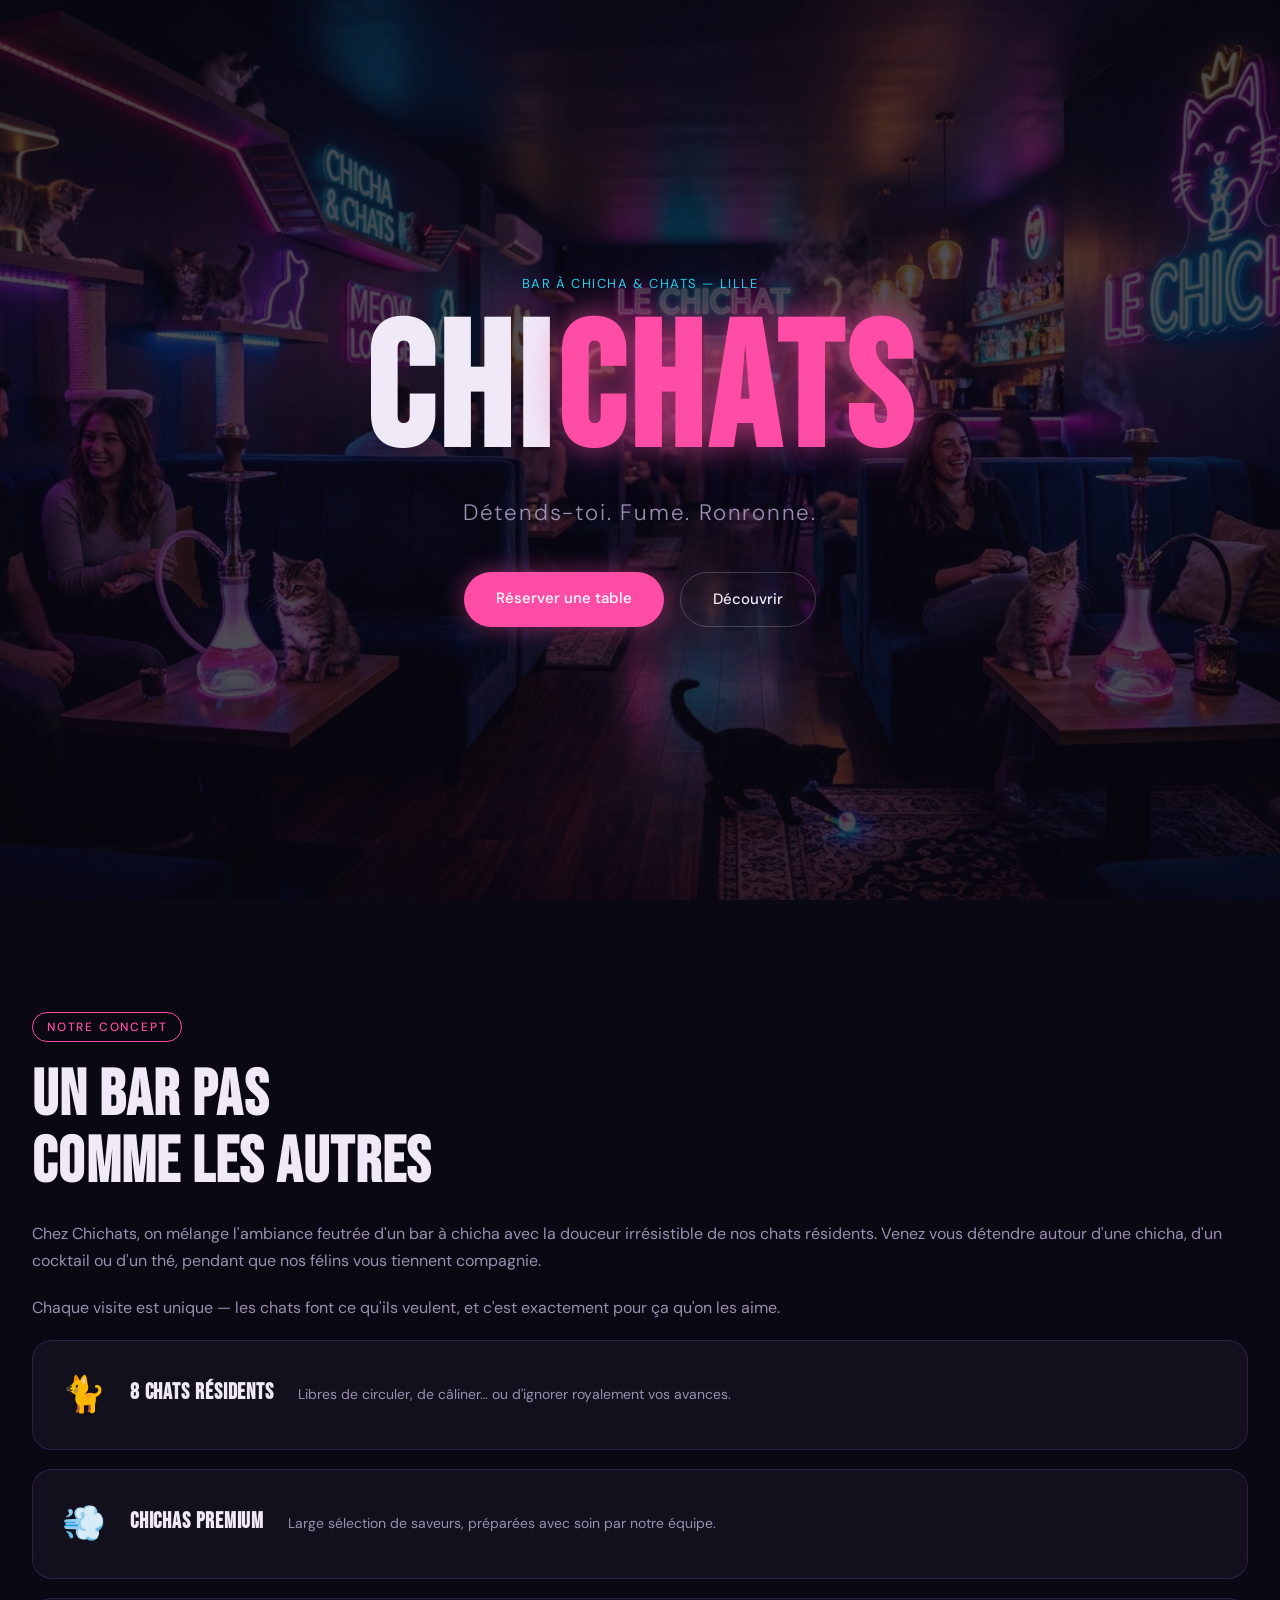
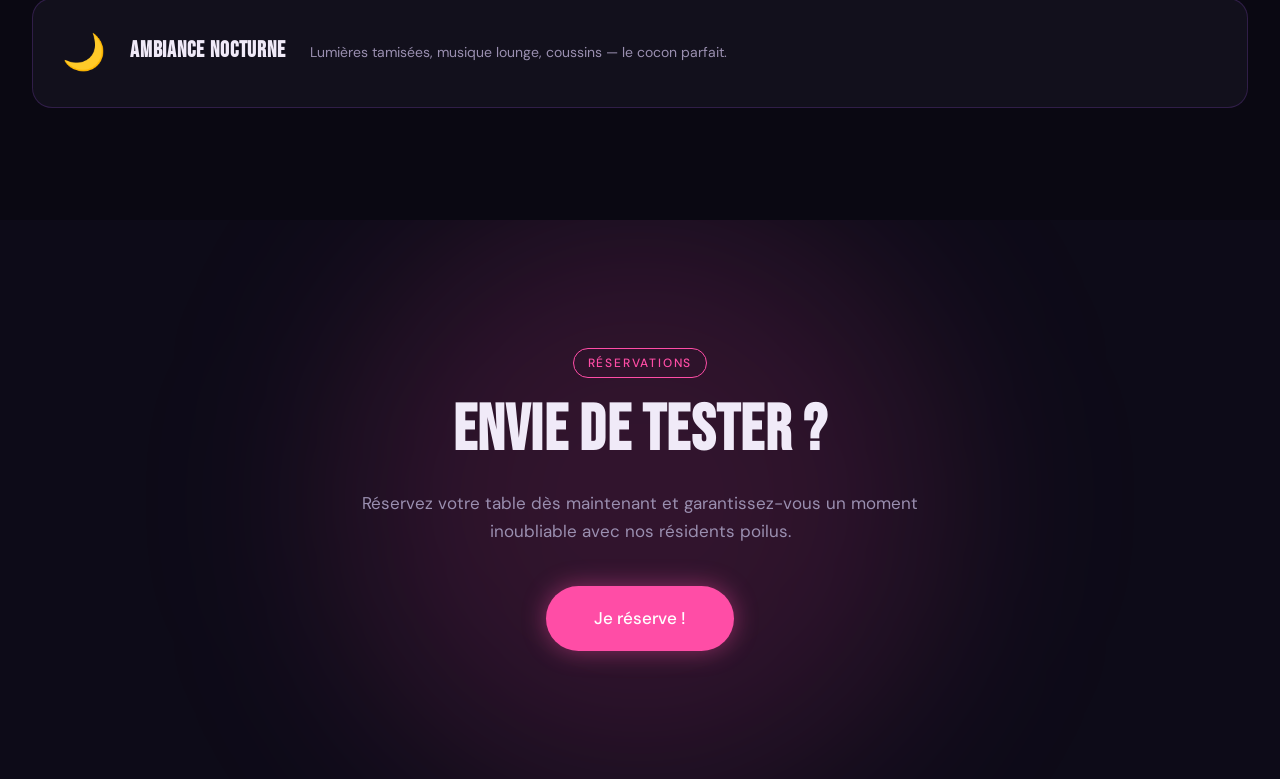
==== index.html @ 66afcb61 "feat: add main index.html" ====
<!DOCTYPE html>
<html lang="fr">
<head>
  <meta charset="UTF-8" />
  <meta name="viewport" content="width=device-width, initial-scale=1.0"/>
  <title>Chichats | Accueil</title>
  <link rel="preconnect" href="https://fonts.googleapis.com">
  <link href="https://fonts.googleapis.com/css2?family=Bebas+Neue&family=DM+Sans:wght@300;400;500&display=swap" rel="stylesheet">
  <link rel="stylesheet" href="CSS/index.css">
</head>
<body>
  <header></header>

  <main>

    <!-- HERO -->
    <section class="hero">
      <div class="hero__noise"></div>
      <div class="hero__glow hero__glow--left"></div>
      <div class="hero__glow hero__glow--right"></div>
      <div class="hero__content">
        <p class="hero__tag">Bar à chicha & chats — Lille</p>
        <h1 class="hero__title">
          Chi<span class="hero__title--accent">chats</span>
        </h1>
        <p class="hero__subtitle">Détends-toi. Fume. Ronronne.</p>
        <div class="hero__actions">
          <a href="reservation.html" class="btn btn--primary">Réserver une table</a>
          <a href="#presentation" class="btn btn--ghost">Découvrir</a>
        </div>
      </div>
    </section>

    <!-- PRÉSENTATION -->
    <section class="presentation" id="presentation">
      <div class="presentation__inner">
        <div class="presentation__text">
          <span class="section-tag">Notre concept</span>
          <h2 class="section-title">Un bar pas<br>comme les autres</h2>
          <p>Chez Chichats, on mélange l'ambiance feutrée d'un bar à chicha avec la douceur irrésistible de nos chats résidents. Venez vous détendre autour d'une chicha, d'un cocktail ou d'un thé, pendant que nos félins vous tiennent compagnie.</p>
          <p>Chaque visite est unique — les chats font ce qu'ils veulent, et c'est exactement pour ça qu'on les aime.</p>
        </div>
        <div class="presentation__visual">
          <div class="visual-card">
            <div class="visual-card__icon">🐈</div>
            <h3>8 chats résidents</h3>
            <p>Libres de circuler, de câliner… ou d'ignorer royalement vos avances.</p>
          </div>
          <div class="visual-card">
            <div class="visual-card__icon">💨</div>
            <h3>Chichas premium</h3>
            <p>Large sélection de saveurs, préparées avec soin par notre équipe.</p>
          </div>
          <div class="visual-card">
            <div class="visual-card__icon">🌙</div>
            <h3>Ambiance nocturne</h3>
            <p>Lumières tamisées, musique lounge, coussins — le cocon parfait.</p>
          </div>
        </div>
      </div>
    </section>

    <!-- RÉSERVATION  -->
    <section class="cta">
      <div class="cta__glow"></div>
      <div class="cta__content">
        <span class="section-tag">Réservations</span>
        <h2 class="section-title">Envie de tester ?</h2>
        <p>Réservez votre table dès maintenant et garantissez-vous un moment inoubliable avec nos résidents poilus.</p>
        <a href="reservation.html" class="btn btn--primary btn--lg">Je réserve !</a>
      </div>
    </section>

  </main>

  <footer></footer>
</body>
</html>
---- CSS/index.css ----
* {
  margin: 0;
  padding: 0;
  box-sizing: border-box;
}

/*----- VARIABLES & BASE -----*/
:root {
  --bg-dark:       #0a0812;
  --bg-card:       #12101c;
  --bg-card-hover: #1a1728;
  --neon-pink:     #ff4da6;
  --neon-purple:   #a855f7;
  --neon-cyan:     #22d3ee;
  --text-primary:  #f0eaf8;
  --text-muted:    #9a8fb0;
  --font-display:  'Bebas Neue', sans-serif;
  --font-body:     'DM Sans', sans-serif;
  --radius:        12px;
  --radius-lg:     20px;
}

body {
  background-color: var(--bg-dark);
  color: var(--text-primary);
  font-family: var(--font-body);
  font-size: 16px;
  line-height: 1.7;
}

main {
  width: 100%;
}

/*----- UTILITAIRES ----- */
.section-tag {
  display: inline-block;
  font-size: 12px;
  font-weight: 500;
  letter-spacing: 0.15em;
  text-transform: uppercase;
  color: var(--neon-pink);
  border: 1px solid var(--neon-pink);
  padding: 4px 14px;
  border-radius: 999px;
  margin-bottom: 1.2rem;
}

.section-title {
  font-family: var(--font-display);
  font-size: clamp(2.5rem, 5vw, 4rem);
  line-height: 1.05;
  letter-spacing: 0.02em;
  color: var(--text-primary);
  margin-bottom: 1.5rem;
}

.btn {
  display: inline-block;
  font-family: var(--font-body);
  font-size: 15px;
  font-weight: 500;
  padding: 14px 32px;
  border-radius: 999px;
  text-decoration: none;
  transition: all 0.25s ease;
  cursor: pointer;
}

.btn--primary {
  background: var(--neon-pink);
  color: #fff;
  box-shadow: 0 0 24px rgba(255, 77, 166, 0.45);
}

.btn--primary:hover {
  background: #ff69b8;
  box-shadow: 0 0 40px rgba(255, 77, 166, 0.7);
  transform: translateY(-2px);
}

.btn--ghost {
  color: var(--text-primary);
  border: 1px solid rgba(255, 255, 255, 0.2);
}

.btn--ghost:hover {
  border-color: var(--neon-cyan);
  color: var(--neon-cyan);
  transform: translateY(-2px);
}

.btn--lg {
  padding: 18px 48px;
  font-size: 17px;
}

/*----- HERO -----*/
.hero {
  position: relative;
  min-height: 100vh;
  display: flex;
  align-items: center;
  justify-content: center;
  overflow: hidden;
  background: var(--bg-dark);
  background-image: url('../img/Gemini_Generated_Image_1qsh6b1qsh6b1qsh.png');
  background-size: cover;
  background-position: center;
}

.hero::before {
  content: '';
  position: absolute;
  inset: 0;
  background: rgba(10, 8, 18, 0.72);
  z-index: 1;
}

.hero__content {
  position: relative;
  z-index: 3;
  text-align: center;
  padding: 2rem;
  max-width: 750px;
}

.hero__tag {
  font-size: 13px;
  letter-spacing: 0.12em;
  text-transform: uppercase;
  color: var(--neon-cyan);
  margin-bottom: 1rem;
}

.hero__title {
  font-family: var(--font-display);
  font-size: clamp(5rem, 14vw, 11rem);
  line-height: 0.95;
  letter-spacing: 0.03em;
  color: var(--text-primary);
  margin-bottom: 1rem;
}

.hero__title--accent {
  color: var(--neon-pink);
  text-shadow: 0 0 30px rgba(255, 77, 166, 0.6), 0 0 80px rgba(255, 77, 166, 0.2);
}

.hero__subtitle {
  font-size: clamp(1.1rem, 2vw, 1.4rem);
  color: var(--text-muted);
  font-weight: 300;
  letter-spacing: 0.08em;
  margin-bottom: 2.5rem;
}

.hero__actions {
  display: flex;
  gap: 1rem;
  justify-content: center;
  flex-wrap: wrap;
}

/*----- PRÉSENTATION -----*/
.presentation {
  background: var(--bg-dark);
  padding: 7rem 2rem;
}

.presentation__text p {
  color: var(--text-muted);
  margin-bottom: 1.2rem;
  font-size: 16px;
}

.presentation__visual {
  display: flex;
  flex-direction: column;
  gap: 1.2rem;
}

.visual-card {
  background: var(--bg-card);
  border: 1px solid rgba(168, 85, 247, 0.2);
  border-radius: var(--radius-lg);
  padding: 1.5rem 1.8rem;
  display: flex;
  align-items: center;
  gap: 1.5rem;
  transition: border-color 0.25s ease, transform 0.25s ease;
}

.visual-card__icon {
  font-size: 2.2rem;
  flex-shrink: 0;
}

.visual-card h3 {
  font-family: var(--font-display);
  font-size: 1.4rem;
  letter-spacing: 0.04em;
  margin-bottom: 4px;
  color: var(--text-primary);
}

.visual-card p {
  font-size: 14px;
  color: var(--text-muted);
  margin: 0;
}



/*----- CTA -----*/
.cta {
  position: relative;
  background: #0d0b18;
  padding: 8rem 2rem;
  text-align: center;
  overflow: hidden;
}

.cta__glow {
  position: absolute;
  width: 600px;
  height: 600px;
  border-radius: 50%;
  background: rgba(255, 77, 166, 0.15);
  filter: blur(100px);
  top: 50%;
  left: 50%;
  transform: translate(-50%, -50%);
  pointer-events: none;
}

.cta__content {
  position: relative;
  z-index: 1;
  max-width: 600px;
  margin: 0 auto;
}

.cta__content p {
  color: var(--text-muted);
  font-size: 17px;
  margin-bottom: 2.5rem;
}

/*----- RESPONSIVE -----*/
@media (max-width: 900px) {
  .presentation__inner {
    grid-template-columns: 1fr;
    gap: 3rem;
  }

  .chats__grid {
    grid-template-columns: repeat(2, 1fr);
  }

  .ambiance__grid {
    grid-template-columns: 1fr 1fr;
    grid-template-rows: 220px 220px 220px;
  }

  .ambiance__card--tall {
    grid-row: span 1;
  }

  .ambiance__card--wide {
    grid-column: span 2;
  }
}

@media (max-width: 600px) {
  .hero__title {
    font-size: 5rem;
  }

  .chats__grid {
    grid-template-columns: 1fr 1fr;
    gap: 1rem;
  }

  .ambiance__grid {
    grid-template-columns: 1fr;
    grid-template-rows: repeat(4, 200px);
  }

  .ambiance__card--wide {
    grid-column: span 1;
  }
}
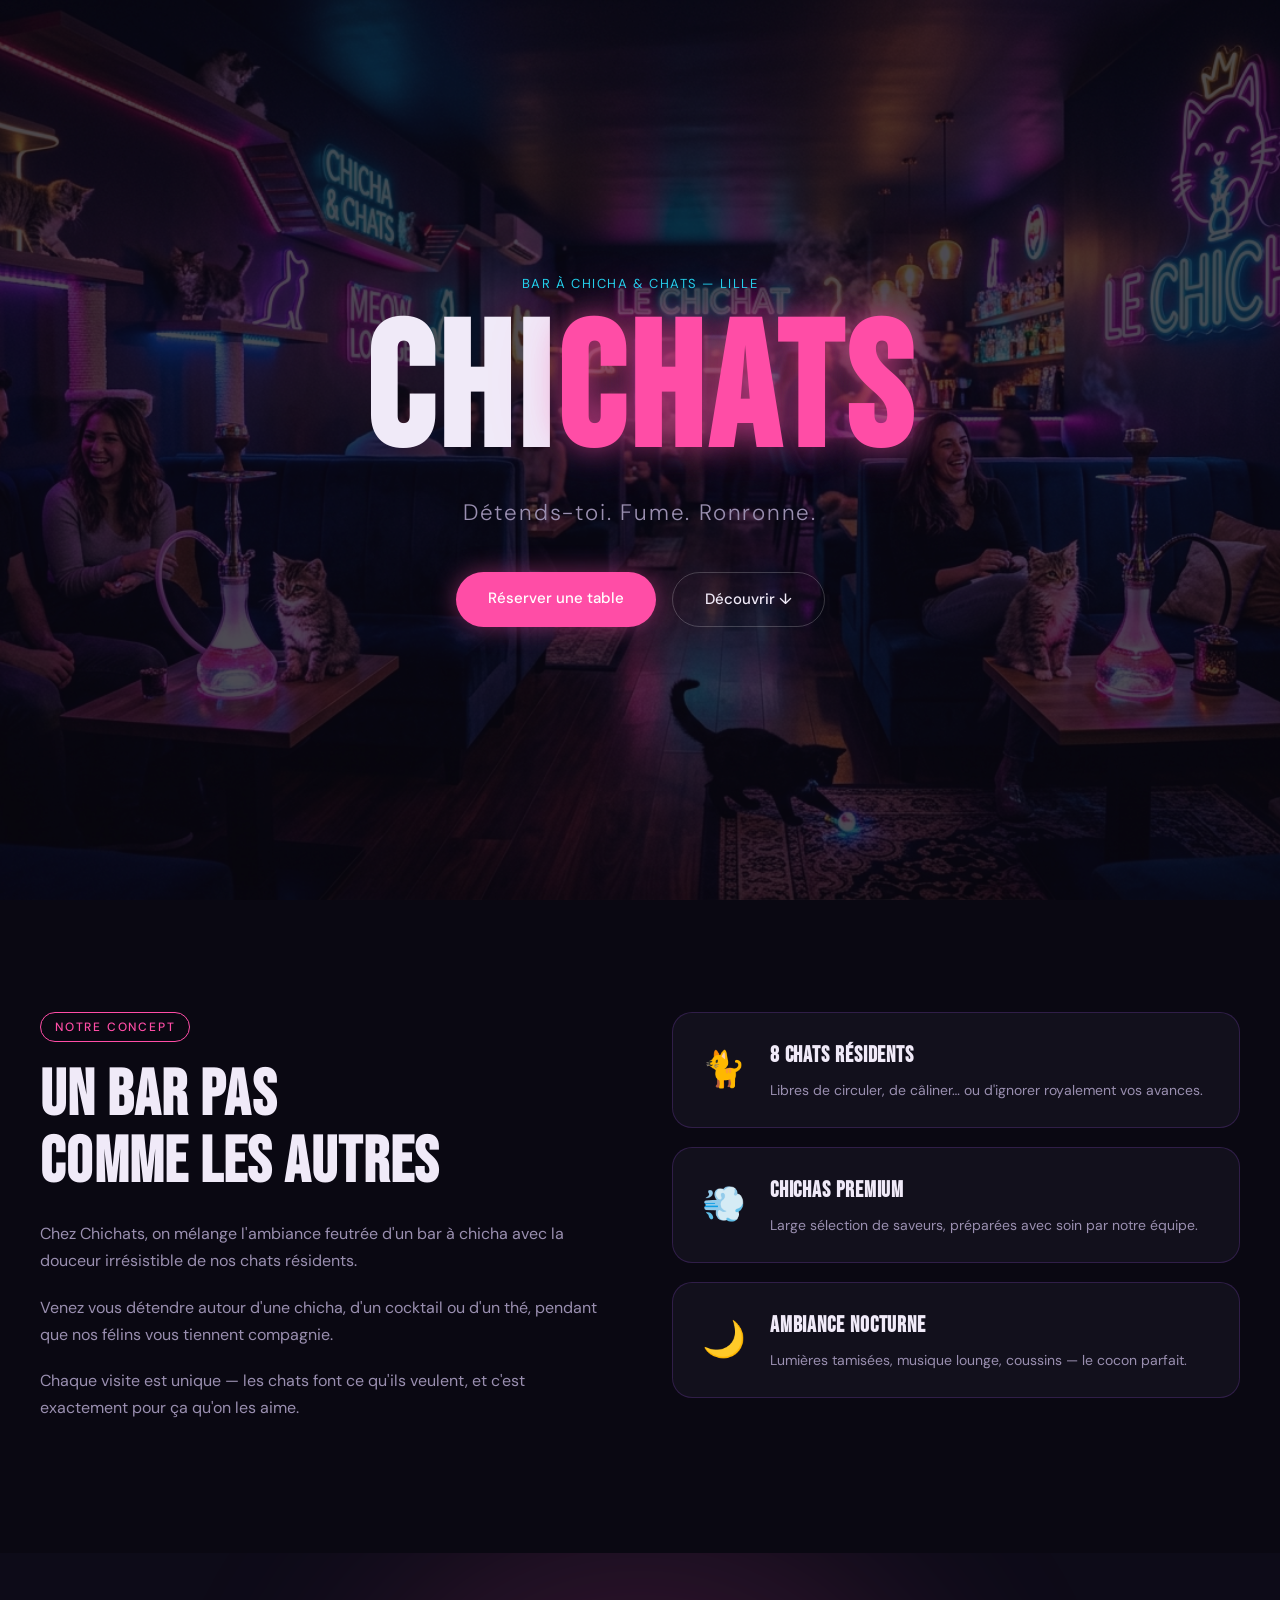
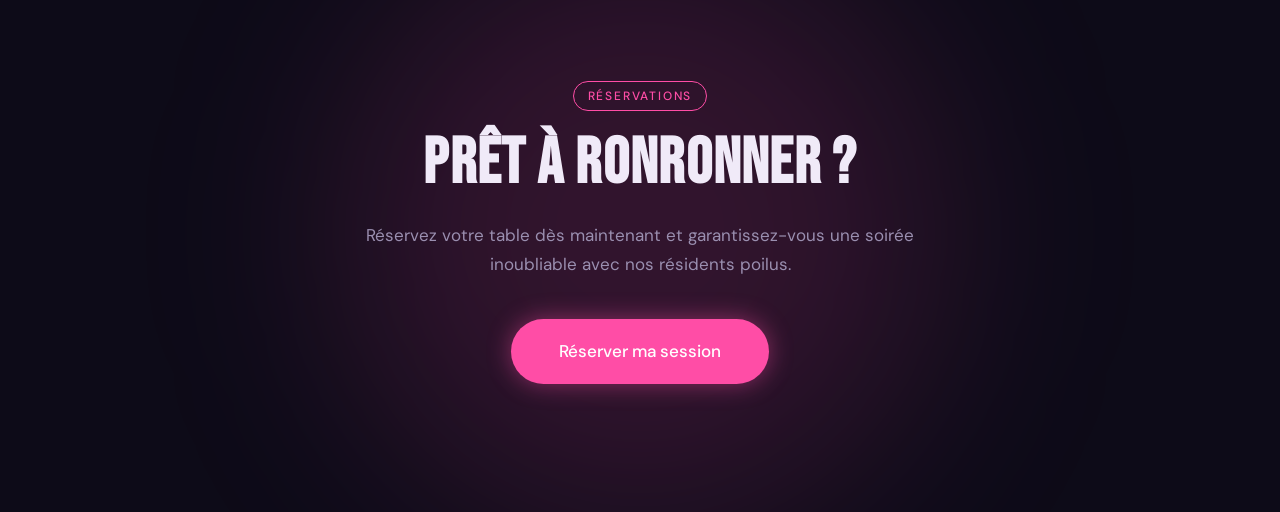
==== commit 872b4c50: "feat: add html and css homepage" ====
--- a/index.html
+++ b/index.html
@@ -1,78 +1,93 @@
 <!DOCTYPE html>
 <html lang="fr">
 <head>
-  <meta charset="UTF-8" />
-  <meta name="viewport" content="width=device-width, initial-scale=1.0"/>
-  <title>Chichats | Accueil</title>
-  <link rel="preconnect" href="https://fonts.googleapis.com">
-  <link href="https://fonts.googleapis.com/css2?family=Bebas+Neue&family=DM+Sans:wght@300;400;500&display=swap" rel="stylesheet">
-  <link rel="stylesheet" href="CSS/index.css">
+    <meta charset="UTF-8">
+    <meta name="viewport" content="width=device-width, initial-scale=1.0">
+    <title>Chichats - Bar à chicha & chats</title>
+    <link rel="preconnect" href="https://fonts.googleapis.com">
+    <link href="https://fonts.googleapis.com/css2?family=Bebas+Neue&family=DM+Sans:wght@300;400;500&display=swap" rel="stylesheet">
+    <link rel="stylesheet" href="CSS/index.css">
 </head>
 <body>
-  <header></header>
 
-  <main>
+    <header></header>
 
-    <!-- HERO -->
-    <section class="hero">
-      <div class="hero__noise"></div>
-      <div class="hero__glow hero__glow--left"></div>
-      <div class="hero__glow hero__glow--right"></div>
-      <div class="hero__content">
-        <p class="hero__tag">Bar à chicha & chats — Lille</p>
-        <h1 class="hero__title">
-          Chi<span class="hero__title--accent">chats</span>
-        </h1>
-        <p class="hero__subtitle">Détends-toi. Fume. Ronronne.</p>
-        <div class="hero__actions">
-          <a href="reservation.html" class="btn btn--primary">Réserver une table</a>
-          <a href="#presentation" class="btn btn--ghost">Découvrir</a>
-        </div>
-      </div>
-    </section>
+    <main>
 
-    <!-- PRÉSENTATION -->
-    <section class="presentation" id="presentation">
-      <div class="presentation__inner">
-        <div class="presentation__text">
-          <span class="section-tag">Notre concept</span>
-          <h2 class="section-title">Un bar pas<br>comme les autres</h2>
-          <p>Chez Chichats, on mélange l'ambiance feutrée d'un bar à chicha avec la douceur irrésistible de nos chats résidents. Venez vous détendre autour d'une chicha, d'un cocktail ou d'un thé, pendant que nos félins vous tiennent compagnie.</p>
-          <p>Chaque visite est unique — les chats font ce qu'ils veulent, et c'est exactement pour ça qu'on les aime.</p>
-        </div>
-        <div class="presentation__visual">
-          <div class="visual-card">
-            <div class="visual-card__icon">🐈</div>
-            <h3>8 chats résidents</h3>
-            <p>Libres de circuler, de câliner… ou d'ignorer royalement vos avances.</p>
-          </div>
-          <div class="visual-card">
-            <div class="visual-card__icon">💨</div>
-            <h3>Chichas premium</h3>
-            <p>Large sélection de saveurs, préparées avec soin par notre équipe.</p>
-          </div>
-          <div class="visual-card">
-            <div class="visual-card__icon">🌙</div>
-            <h3>Ambiance nocturne</h3>
-            <p>Lumières tamisées, musique lounge, coussins — le cocon parfait.</p>
-          </div>
-        </div>
-      </div>
-    </section>
+        <!-- Section Hero -->
+        <section class="hero">
+            <div class="hero__content">
+                <p class="hero__tag">Bar à chicha & chats — Lille</p>
+                <h1 class="hero__title">Chi<span class="hero__title--accent">chats</span></h1>
+                <p class="hero__subtitle">Détends-toi. Fume. Ronronne.</p>
+                <div class="hero__actions">
+                    <a href="reservation.html" class="btn btn--primary">Réserver une table</a>
+                    <a href="#presentation" class="btn btn--ghost">Découvrir ↓</a>
+                </div>
+            </div>
+        </section>
 
-    <!-- RÉSERVATION  -->
-    <section class="cta">
-      <div class="cta__glow"></div>
-      <div class="cta__content">
-        <span class="section-tag">Réservations</span>
-        <h2 class="section-title">Envie de tester ?</h2>
-        <p>Réservez votre table dès maintenant et garantissez-vous un moment inoubliable avec nos résidents poilus.</p>
-        <a href="reservation.html" class="btn btn--primary btn--lg">Je réserve !</a>
-      </div>
-    </section>
+        <!-- Section Présentation -->
+        <section class="presentation" id="presentation">
+            <div class="presentation__inner">
 
-  </main>
+                <div class="presentation__text">
+                    <span class="section-tag">Notre concept</span>
+                    <h2 class="section-title">Un bar pas<br>comme les autres</h2>
+                    <p>Chez Chichats, on mélange l'ambiance feutrée d'un bar à chicha
+                    avec la douceur irrésistible de nos chats résidents.</p>
+                    <p>Venez vous détendre autour d'une chicha, d'un cocktail ou d'un thé,
+                    pendant que nos félins vous tiennent compagnie.</p>
+                    <p>Chaque visite est unique — les chats font ce qu'ils veulent,
+                    et c'est exactement pour ça qu'on les aime.</p>
+                </div>
 
-  <footer></footer>
+                <div class="presentation__visual">
+
+                    <div class="visual-card">
+                        <div class="visual-card__icon">🐈</div>
+                        <div class="visual-card__texte">
+                            <h3>8 chats résidents</h3>
+                            <p>Libres de circuler, de câliner… ou d'ignorer royalement vos avances.</p>
+                        </div>
+                    </div>
+
+                    <div class="visual-card">
+                        <div class="visual-card__icon">💨</div>
+                        <div class="visual-card__texte">
+                            <h3>Chichas premium</h3>
+                            <p>Large sélection de saveurs, préparées avec soin par notre équipe.</p>
+                        </div>
+                    </div>
+
+                    <div class="visual-card">
+                        <div class="visual-card__icon">🌙</div>
+                        <div class="visual-card__texte">
+                            <h3>Ambiance nocturne</h3>
+                            <p>Lumières tamisées, musique lounge, coussins — le cocon parfait.</p>
+                        </div>
+                    </div>
+
+                </div>
+
+            </div>
+        </section>
+
+        <!-- Section CTA Réservation -->
+        <section class="cta">
+            <div class="cta__glow"></div>
+            <div class="cta__content">
+                <span class="section-tag">Réservations</span>
+                <h2 class="section-title">Prêt à ronronner ?</h2>
+                <p>Réservez votre table dès maintenant et garantissez-vous
+                une soirée inoubliable avec nos résidents poilus.</p>
+                <a href="reservation.html" class="btn btn--primary btn--lg">Réserver ma session</a>
+            </div>
+        </section>
+
+    </main>
+
+    <footer></footer>
+
 </body>
 </html>
--- a/CSS/index.css
+++ b/CSS/index.css
@@ -1,293 +1,280 @@
+/* ===== RESET ===== */
 * {
-  margin: 0;
-  padding: 0;
-  box-sizing: border-box;
-}
-
-/*----- VARIABLES & BASE -----*/
+    margin: 0;
+    padding: 0;
+    box-sizing: border-box;
+}
+
+/* ===== VARIABLES ===== */
 :root {
-  --bg-dark:       #0a0812;
-  --bg-card:       #12101c;
-  --bg-card-hover: #1a1728;
-  --neon-pink:     #ff4da6;
-  --neon-purple:   #a855f7;
-  --neon-cyan:     #22d3ee;
-  --text-primary:  #f0eaf8;
-  --text-muted:    #9a8fb0;
-  --font-display:  'Bebas Neue', sans-serif;
-  --font-body:     'DM Sans', sans-serif;
-  --radius:        12px;
-  --radius-lg:     20px;
-}
-
+    --bg-dark:       #0a0812;
+    --bg-card:       #12101c;
+    --bg-card-hover: #1a1728;
+    --neon-pink:     #ff4da6;
+    --neon-purple:   #a855f7;
+    --neon-cyan:     #22d3ee;
+    --text-primary:  #f0eaf8;
+    --text-muted:    #9a8fb0;
+    --font-titre:    'Bebas Neue', sans-serif;
+    --font-texte:    'DM Sans', sans-serif;
+    --radius:        12px;
+    --radius-lg:     20px;
+}
+
+/* ===== BASE ===== */
 body {
-  background-color: var(--bg-dark);
-  color: var(--text-primary);
-  font-family: var(--font-body);
-  font-size: 16px;
-  line-height: 1.7;
+    background-color: var(--bg-dark);
+    color: var(--text-primary);
+    font-family: var(--font-texte);
+    font-size: 16px;
+    line-height: 1.7;
 }
 
 main {
-  width: 100%;
-}
-
-/*----- UTILITAIRES ----- */
+    width: 100%;
+}
+
+/* ===== CLASSES RÉUTILISABLES ===== */
 .section-tag {
-  display: inline-block;
-  font-size: 12px;
-  font-weight: 500;
-  letter-spacing: 0.15em;
-  text-transform: uppercase;
-  color: var(--neon-pink);
-  border: 1px solid var(--neon-pink);
-  padding: 4px 14px;
-  border-radius: 999px;
-  margin-bottom: 1.2rem;
+    display: inline-block;
+    font-size: 12px;
+    font-weight: 500;
+    letter-spacing: 0.15em;
+    text-transform: uppercase;
+    color: var(--neon-pink);
+    border: 1px solid var(--neon-pink);
+    padding: 4px 14px;
+    border-radius: 999px;
+    margin-bottom: 1.2rem;
 }
 
 .section-title {
-  font-family: var(--font-display);
-  font-size: clamp(2.5rem, 5vw, 4rem);
-  line-height: 1.05;
-  letter-spacing: 0.02em;
-  color: var(--text-primary);
-  margin-bottom: 1.5rem;
-}
-
+    font-family: var(--font-titre);
+    font-size: clamp(2.5rem, 5vw, 4rem);
+    line-height: 1.05;
+    letter-spacing: 0.02em;
+    color: var(--text-primary);
+    margin-bottom: 1.5rem;
+}
+
+/* ===== BOUTONS ===== */
 .btn {
-  display: inline-block;
-  font-family: var(--font-body);
-  font-size: 15px;
-  font-weight: 500;
-  padding: 14px 32px;
-  border-radius: 999px;
-  text-decoration: none;
-  transition: all 0.25s ease;
-  cursor: pointer;
+    display: inline-block;
+    font-family: var(--font-texte);
+    font-size: 15px;
+    font-weight: 500;
+    padding: 14px 32px;
+    border-radius: 999px;
+    text-decoration: none;
+    transition: all 0.25s ease;
+    cursor: pointer;
 }
 
 .btn--primary {
-  background: var(--neon-pink);
-  color: #fff;
-  box-shadow: 0 0 24px rgba(255, 77, 166, 0.45);
+    background: var(--neon-pink);
+    color: #fff;
+    box-shadow: 0 0 24px rgba(255, 77, 166, 0.45);
 }
 
 .btn--primary:hover {
-  background: #ff69b8;
-  box-shadow: 0 0 40px rgba(255, 77, 166, 0.7);
-  transform: translateY(-2px);
+    background: #ff69b8;
+    box-shadow: 0 0 40px rgba(255, 77, 166, 0.7);
+    transform: translateY(-2px);
 }
 
 .btn--ghost {
-  color: var(--text-primary);
-  border: 1px solid rgba(255, 255, 255, 0.2);
+    color: var(--text-primary);
+    border: 1px solid rgba(255, 255, 255, 0.2);
 }
 
 .btn--ghost:hover {
-  border-color: var(--neon-cyan);
-  color: var(--neon-cyan);
-  transform: translateY(-2px);
+    border-color: var(--neon-cyan);
+    color: var(--neon-cyan);
+    transform: translateY(-2px);
 }
 
 .btn--lg {
-  padding: 18px 48px;
-  font-size: 17px;
-}
-
-/*----- HERO -----*/
+    padding: 18px 48px;
+    font-size: 17px;
+}
+
+/* ===== SECTION HERO ===== */
 .hero {
-  position: relative;
-  min-height: 100vh;
-  display: flex;
-  align-items: center;
-  justify-content: center;
-  overflow: hidden;
-  background: var(--bg-dark);
-  background-image: url('../img/Gemini_Generated_Image_1qsh6b1qsh6b1qsh.png');
-  background-size: cover;
-  background-position: center;
-}
-
+    position: relative;
+    min-height: 100vh;
+    display: flex;
+    align-items: center;
+    justify-content: center;
+    overflow: hidden;
+    background-color: var(--bg-dark);
+    background-image: url('../img/Gemini_Generated_Image_1qsh6b1qsh6b1qsh.png');
+    background-size: cover;
+    background-position: center;
+}
+
+/* filtre sombre par dessus l'image */
 .hero::before {
-  content: '';
-  position: absolute;
-  inset: 0;
-  background: rgba(10, 8, 18, 0.72);
-  z-index: 1;
+    content: '';
+    position: absolute;
+    inset: 0;
+    background: rgba(10, 8, 18, 0.72);
+    z-index: 1;
 }
 
 .hero__content {
-  position: relative;
-  z-index: 3;
-  text-align: center;
-  padding: 2rem;
-  max-width: 750px;
+    position: relative;
+    z-index: 2;
+    text-align: center;
+    padding: 2rem;
+    max-width: 750px;
 }
 
 .hero__tag {
-  font-size: 13px;
-  letter-spacing: 0.12em;
-  text-transform: uppercase;
-  color: var(--neon-cyan);
-  margin-bottom: 1rem;
+    font-size: 13px;
+    letter-spacing: 0.12em;
+    text-transform: uppercase;
+    color: var(--neon-cyan);
+    margin-bottom: 1rem;
 }
 
 .hero__title {
-  font-family: var(--font-display);
-  font-size: clamp(5rem, 14vw, 11rem);
-  line-height: 0.95;
-  letter-spacing: 0.03em;
-  color: var(--text-primary);
-  margin-bottom: 1rem;
+    font-family: var(--font-titre);
+    font-size: clamp(5rem, 14vw, 11rem);
+    line-height: 0.95;
+    letter-spacing: 0.03em;
+    color: var(--text-primary);
+    margin-bottom: 1rem;
 }
 
 .hero__title--accent {
-  color: var(--neon-pink);
-  text-shadow: 0 0 30px rgba(255, 77, 166, 0.6), 0 0 80px rgba(255, 77, 166, 0.2);
+    color: var(--neon-pink);
+    text-shadow: 0 0 30px rgba(255, 77, 166, 0.6), 0 0 80px rgba(255, 77, 166, 0.2);
 }
 
 .hero__subtitle {
-  font-size: clamp(1.1rem, 2vw, 1.4rem);
-  color: var(--text-muted);
-  font-weight: 300;
-  letter-spacing: 0.08em;
-  margin-bottom: 2.5rem;
+    font-size: clamp(1.1rem, 2vw, 1.4rem);
+    color: var(--text-muted);
+    font-weight: 300;
+    letter-spacing: 0.08em;
+    margin-bottom: 2.5rem;
 }
 
 .hero__actions {
-  display: flex;
-  gap: 1rem;
-  justify-content: center;
-  flex-wrap: wrap;
-}
-
-/*----- PRÉSENTATION -----*/
+    display: flex;
+    gap: 1rem;
+    justify-content: center;
+    flex-wrap: wrap;
+}
+
+/* ===== SECTION PRÉSENTATION ===== */
 .presentation {
-  background: var(--bg-dark);
-  padding: 7rem 2rem;
+    background: var(--bg-dark);
+    padding: 7rem 2rem;
+}
+
+.presentation__inner {
+    max-width: 1200px;
+    margin: 0 auto;
+    display: grid;
+    grid-template-columns: 1fr 1fr;
+    gap: 4rem;
+    align-items: start;
 }
 
 .presentation__text p {
-  color: var(--text-muted);
-  margin-bottom: 1.2rem;
-  font-size: 16px;
+    color: var(--text-muted);
+    margin-bottom: 1.2rem;
+    font-size: 16px;
 }
 
 .presentation__visual {
-  display: flex;
-  flex-direction: column;
-  gap: 1.2rem;
-}
-
+    display: flex;
+    flex-direction: column;
+    gap: 1.2rem;
+}
+
+/* cartes de la section présentation */
 .visual-card {
-  background: var(--bg-card);
-  border: 1px solid rgba(168, 85, 247, 0.2);
-  border-radius: var(--radius-lg);
-  padding: 1.5rem 1.8rem;
-  display: flex;
-  align-items: center;
-  gap: 1.5rem;
-  transition: border-color 0.25s ease, transform 0.25s ease;
+    background: var(--bg-card);
+    border: 1px solid rgba(168, 85, 247, 0.2);
+    border-radius: var(--radius-lg);
+    padding: 1.5rem 1.8rem;
+    display: flex;
+    align-items: center;
+    gap: 1.5rem;
+    transition: border-color 0.25s ease, transform 0.25s ease;
+}
+
+.visual-card:hover {
+    border-color: var(--neon-purple);
+    transform: translateX(6px);
 }
 
 .visual-card__icon {
-  font-size: 2.2rem;
-  flex-shrink: 0;
-}
-
-.visual-card h3 {
-  font-family: var(--font-display);
-  font-size: 1.4rem;
-  letter-spacing: 0.04em;
-  margin-bottom: 4px;
-  color: var(--text-primary);
-}
-
-.visual-card p {
-  font-size: 14px;
-  color: var(--text-muted);
-  margin: 0;
-}
-
-
-
-/*----- CTA -----*/
+    font-size: 2.2rem;
+    flex-shrink: 0;
+}
+
+.visual-card__texte h3 {
+    font-family: var(--font-titre);
+    font-size: 1.4rem;
+    letter-spacing: 0.04em;
+    margin-bottom: 4px;
+    color: var(--text-primary);
+}
+
+.visual-card__texte p {
+    font-size: 14px;
+    color: var(--text-muted);
+    margin: 0;
+}
+
+/* ===== SECTION CTA RÉSERVATION ===== */
 .cta {
-  position: relative;
-  background: #0d0b18;
-  padding: 8rem 2rem;
-  text-align: center;
-  overflow: hidden;
-}
-
+    position: relative;
+    background: #0d0b18;
+    padding: 8rem 2rem;
+    text-align: center;
+    overflow: hidden;
+}
+
+/* cercle lumineux décoratif */
 .cta__glow {
-  position: absolute;
-  width: 600px;
-  height: 600px;
-  border-radius: 50%;
-  background: rgba(255, 77, 166, 0.15);
-  filter: blur(100px);
-  top: 50%;
-  left: 50%;
-  transform: translate(-50%, -50%);
-  pointer-events: none;
+    position: absolute;
+    width: 600px;
+    height: 600px;
+    border-radius: 50%;
+    background: rgba(255, 77, 166, 0.15);
+    filter: blur(100px);
+    top: 50%;
+    left: 50%;
+    transform: translate(-50%, -50%);
+    pointer-events: none;
 }
 
 .cta__content {
-  position: relative;
-  z-index: 1;
-  max-width: 600px;
-  margin: 0 auto;
+    position: relative;
+    z-index: 1;
+    max-width: 600px;
+    margin: 0 auto;
 }
 
 .cta__content p {
-  color: var(--text-muted);
-  font-size: 17px;
-  margin-bottom: 2.5rem;
-}
-
-/*----- RESPONSIVE -----*/
+    color: var(--text-muted);
+    font-size: 17px;
+    margin-bottom: 2.5rem;
+}
+
+/* ===== RESPONSIVE ===== */
 @media (max-width: 900px) {
-  .presentation__inner {
-    grid-template-columns: 1fr;
-    gap: 3rem;
-  }
-
-  .chats__grid {
-    grid-template-columns: repeat(2, 1fr);
-  }
-
-  .ambiance__grid {
-    grid-template-columns: 1fr 1fr;
-    grid-template-rows: 220px 220px 220px;
-  }
-
-  .ambiance__card--tall {
-    grid-row: span 1;
-  }
-
-  .ambiance__card--wide {
-    grid-column: span 2;
-  }
+    .presentation__inner {
+        grid-template-columns: 1fr;
+        gap: 3rem;
+    }
 }
 
 @media (max-width: 600px) {
-  .hero__title {
-    font-size: 5rem;
-  }
-
-  .chats__grid {
-    grid-template-columns: 1fr 1fr;
-    gap: 1rem;
-  }
-
-  .ambiance__grid {
-    grid-template-columns: 1fr;
-    grid-template-rows: repeat(4, 200px);
-  }
-
-  .ambiance__card--wide {
-    grid-column: span 1;
-  }
+    .hero__title {
+        font-size: 5rem;
+    }
 }
